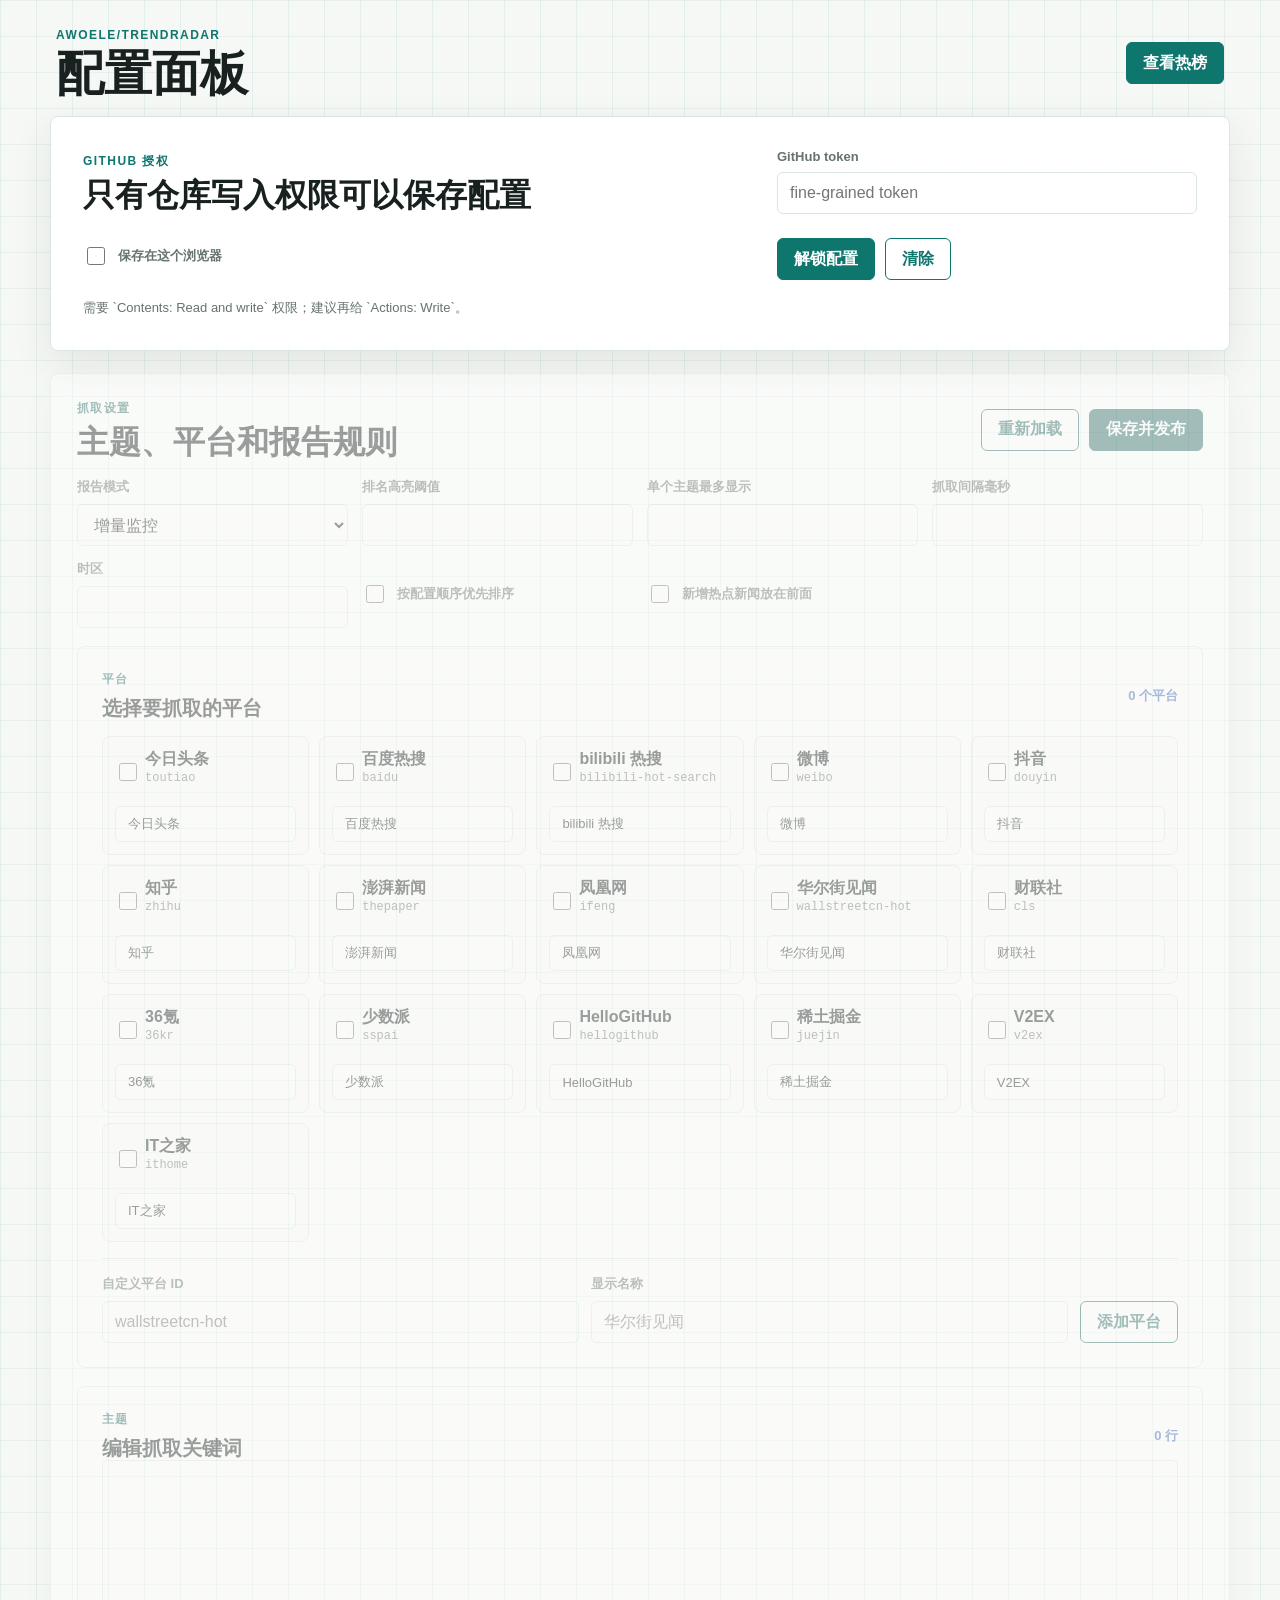
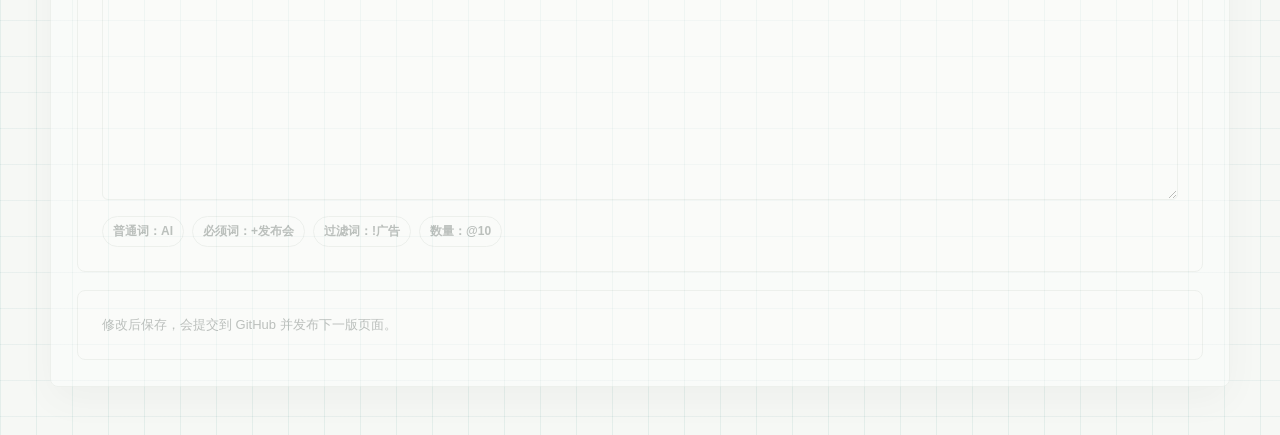
==== web/config-panel/index.html @ 5b83c323 "feat: add owner-only config panel" ====
<!doctype html>
<html lang="zh-CN">
  <head>
    <meta charset="utf-8">
    <meta name="viewport" content="width=device-width, initial-scale=1">
    <title>TrendRadar 配置面板</title>
    <link rel="icon" href="data:,">
    <link rel="stylesheet" href="./styles.css">
  </head>
  <body>
    <header class="topbar">
      <div>
        <p class="eyebrow">awoele/TrendRadar</p>
        <h1>配置面板</h1>
      </div>
      <a class="report-link" href="../index.html">查看热榜</a>
    </header>

    <main class="shell">
      <section class="auth-panel" id="authPanel">
        <div>
          <p class="eyebrow">GitHub 授权</p>
          <h2>只有仓库写入权限可以保存配置</h2>
        </div>
        <label class="field">
          <span>GitHub token</span>
          <input id="tokenInput" type="password" autocomplete="off" placeholder="fine-grained token">
        </label>
        <label class="checkline">
          <input id="rememberToken" type="checkbox">
          <span>保存在这个浏览器</span>
        </label>
        <div class="action-row">
          <button id="unlockButton" type="button">解锁配置</button>
          <button id="forgetButton" class="secondary" type="button">清除</button>
        </div>
        <p class="status" id="authStatus">需要 `Contents: Read and write` 权限；建议再给 `Actions: Write`。</p>
      </section>

      <form class="workspace locked" id="configForm">
        <section class="section-head">
          <div>
            <p class="eyebrow">抓取设置</p>
            <h2>主题、平台和报告规则</h2>
          </div>
          <div class="action-row">
            <button id="reloadButton" class="secondary" type="button">重新加载</button>
            <button id="saveButton" type="submit">保存并发布</button>
          </div>
        </section>

        <section class="control-grid">
          <label class="field">
            <span>报告模式</span>
            <select id="reportMode">
              <option value="incremental">增量监控</option>
              <option value="current">当前榜单</option>
              <option value="daily">当日汇总</option>
            </select>
          </label>
          <label class="field">
            <span>排名高亮阈值</span>
            <input id="rankThreshold" type="number" min="1" max="100" step="1">
          </label>
          <label class="field">
            <span>单个主题最多显示</span>
            <input id="maxNewsPerKeyword" type="number" min="0" max="200" step="1">
          </label>
          <label class="field">
            <span>抓取间隔毫秒</span>
            <input id="requestInterval" type="number" min="50" max="10000" step="50">
          </label>
          <label class="field">
            <span>时区</span>
            <input id="timezone" type="text" spellcheck="false">
          </label>
          <label class="switch">
            <input id="sortByPositionFirst" type="checkbox">
            <span>按配置顺序优先排序</span>
          </label>
          <label class="switch">
            <input id="reverseContentOrder" type="checkbox">
            <span>新增热点新闻放在前面</span>
          </label>
        </section>

        <section class="panel-section">
          <div class="section-title">
            <div>
              <p class="eyebrow">平台</p>
              <h3>选择要抓取的平台</h3>
            </div>
            <p id="platformCount" class="count-label">0 个平台</p>
          </div>
          <div id="platformGrid" class="platform-grid"></div>
          <div class="custom-platform">
            <label class="field">
              <span>自定义平台 ID</span>
              <input id="customPlatformId" type="text" spellcheck="false" placeholder="wallstreetcn-hot">
            </label>
            <label class="field">
              <span>显示名称</span>
              <input id="customPlatformName" type="text" placeholder="华尔街见闻">
            </label>
            <button id="addPlatformButton" class="secondary" type="button">添加平台</button>
          </div>
        </section>

        <section class="panel-section">
          <div class="section-title">
            <div>
              <p class="eyebrow">主题</p>
              <h3>编辑抓取关键词</h3>
            </div>
            <p class="count-label" id="keywordCount">0 行</p>
          </div>
          <textarea id="keywordText" spellcheck="false"></textarea>
          <div class="syntax-strip">
            <span>普通词：AI</span>
            <span>必须词：+发布会</span>
            <span>过滤词：!广告</span>
            <span>数量：@10</span>
          </div>
        </section>

        <section class="save-panel">
          <p id="saveStatus" class="status">修改后保存，会提交到 GitHub 并发布下一版页面。</p>
        </section>
      </form>
    </main>

    <script src="./app.js"></script>
  </body>
</html>
---- web/config-panel/styles.css ----
:root {
  color-scheme: light;
  --bg: #f6f8f5;
  --panel: #ffffff;
  --ink: #18211f;
  --muted: #66736f;
  --line: #dce5df;
  --accent: #0f766e;
  --accent-strong: #0b5f59;
  --warn: #b45309;
  --blue: #2563eb;
  --shadow: 0 14px 40px rgba(27, 39, 35, 0.09);
}

* {
  box-sizing: border-box;
}

body {
  margin: 0;
  min-height: 100vh;
  background:
    linear-gradient(90deg, rgba(15, 118, 110, 0.08) 1px, transparent 1px),
    linear-gradient(180deg, rgba(15, 118, 110, 0.06) 1px, transparent 1px),
    var(--bg);
  background-size: 36px 36px;
  color: var(--ink);
  font-family: "Inter", "Segoe UI", "Microsoft YaHei", Arial, sans-serif;
  letter-spacing: 0;
}

button,
input,
select,
textarea {
  font: inherit;
}

.topbar {
  display: flex;
  align-items: center;
  justify-content: space-between;
  gap: 20px;
  padding: 28px clamp(18px, 5vw, 56px) 18px;
}

h1,
h2,
h3,
p {
  margin: 0;
}

h1 {
  font-size: clamp(28px, 5vw, 48px);
  line-height: 1;
  font-weight: 760;
}

h2 {
  font-size: clamp(22px, 3vw, 32px);
  line-height: 1.12;
  font-weight: 720;
}

h3 {
  font-size: 20px;
  line-height: 1.2;
}

.eyebrow {
  color: var(--accent);
  font-size: 12px;
  font-weight: 800;
  letter-spacing: 0.12em;
  text-transform: uppercase;
  margin-bottom: 8px;
}

.report-link,
button {
  border: 1px solid var(--accent);
  background: var(--accent);
  color: #fff;
  min-height: 42px;
  padding: 0 16px;
  border-radius: 6px;
  text-decoration: none;
  display: inline-flex;
  align-items: center;
  justify-content: center;
  gap: 8px;
  cursor: pointer;
  font-weight: 700;
}

button:hover,
.report-link:hover {
  background: var(--accent-strong);
}

button:focus-visible,
input:focus-visible,
select:focus-visible,
textarea:focus-visible,
.report-link:focus-visible {
  outline: 3px solid rgba(37, 99, 235, 0.26);
  outline-offset: 2px;
}

button.secondary {
  background: #fff;
  color: var(--accent);
}

button.secondary:hover {
  background: #eef8f6;
}

.shell {
  width: min(1180px, calc(100% - 36px));
  margin: 0 auto 48px;
}

.auth-panel,
.workspace,
.panel-section,
.save-panel {
  background: rgba(255, 255, 255, 0.94);
  border: 1px solid var(--line);
  box-shadow: var(--shadow);
  border-radius: 8px;
}

.auth-panel {
  display: grid;
  grid-template-columns: minmax(220px, 1fr) minmax(240px, 420px);
  gap: 18px;
  align-items: end;
  padding: clamp(18px, 4vw, 32px);
  margin-bottom: 22px;
}

.field {
  display: grid;
  gap: 8px;
}

.field span,
.switch span,
.checkline span {
  color: var(--muted);
  font-size: 13px;
  font-weight: 700;
}

input,
select,
textarea {
  width: 100%;
  border: 1px solid var(--line);
  background: #fff;
  color: var(--ink);
  border-radius: 6px;
}

input,
select {
  min-height: 42px;
  padding: 0 12px;
}

textarea {
  min-height: 340px;
  padding: 14px;
  resize: vertical;
  line-height: 1.6;
  font-family: "JetBrains Mono", "Cascadia Mono", Consolas, "Microsoft YaHei", monospace;
  font-size: 14px;
}

.checkline,
.switch {
  display: flex;
  align-items: center;
  gap: 10px;
  min-height: 42px;
}

.checkline input,
.switch input {
  width: 18px;
  height: 18px;
  accent-color: var(--accent);
}

.action-row {
  display: flex;
  flex-wrap: wrap;
  gap: 10px;
  align-items: center;
}

.status {
  color: var(--muted);
  font-size: 13px;
  line-height: 1.5;
}

.status.good {
  color: var(--accent-strong);
}

.status.warn {
  color: var(--warn);
}

.status.bad {
  color: #b91c1c;
}

.workspace {
  display: grid;
  gap: 18px;
  padding: clamp(16px, 4vw, 26px);
  transition: opacity 0.2s ease, filter 0.2s ease;
}

.workspace.locked {
  pointer-events: none;
  opacity: 0.42;
  filter: grayscale(0.4);
}

.section-head,
.section-title {
  display: flex;
  align-items: center;
  justify-content: space-between;
  gap: 16px;
}

.control-grid {
  display: grid;
  grid-template-columns: repeat(4, minmax(150px, 1fr));
  gap: 14px;
}

.panel-section,
.save-panel {
  box-shadow: none;
  padding: clamp(16px, 3vw, 24px);
}

.platform-grid {
  display: grid;
  grid-template-columns: repeat(auto-fill, minmax(190px, 1fr));
  gap: 10px;
  margin-top: 16px;
}

.platform-card {
  border: 1px solid var(--line);
  border-radius: 8px;
  background: #fbfdfb;
  padding: 12px;
  display: grid;
  gap: 10px;
}

.platform-card.active {
  border-color: rgba(15, 118, 110, 0.55);
  background: #eef8f6;
}

.platform-main {
  display: grid;
  grid-template-columns: 22px 1fr;
  gap: 8px;
  align-items: start;
}

.platform-main input[type="checkbox"] {
  width: 18px;
  height: 18px;
  margin-top: 2px;
  accent-color: var(--accent);
}

.platform-name {
  display: block;
  font-weight: 760;
  line-height: 1.25;
}

.platform-id {
  display: block;
  color: var(--muted);
  font-family: "JetBrains Mono", "Cascadia Mono", Consolas, monospace;
  font-size: 12px;
  margin-top: 2px;
}

.platform-card input[type="text"] {
  min-height: 36px;
  font-size: 13px;
}

.custom-platform {
  display: grid;
  grid-template-columns: minmax(180px, 1fr) minmax(180px, 1fr) auto;
  gap: 12px;
  align-items: end;
  margin-top: 16px;
  padding-top: 16px;
  border-top: 1px solid var(--line);
}

.count-label {
  color: var(--blue);
  font-size: 13px;
  font-weight: 800;
  white-space: nowrap;
}

.syntax-strip {
  display: flex;
  flex-wrap: wrap;
  gap: 8px;
  margin-top: 12px;
}

.syntax-strip span {
  border: 1px solid var(--line);
  background: #fff;
  color: var(--muted);
  border-radius: 999px;
  padding: 6px 10px;
  font-size: 12px;
  font-weight: 700;
}

@media (max-width: 880px) {
  .auth-panel,
  .control-grid,
  .custom-platform {
    grid-template-columns: 1fr;
  }

  .section-head,
  .section-title,
  .topbar {
    align-items: flex-start;
    flex-direction: column;
  }

  .action-row,
  .action-row button,
  .report-link {
    width: 100%;
  }
}
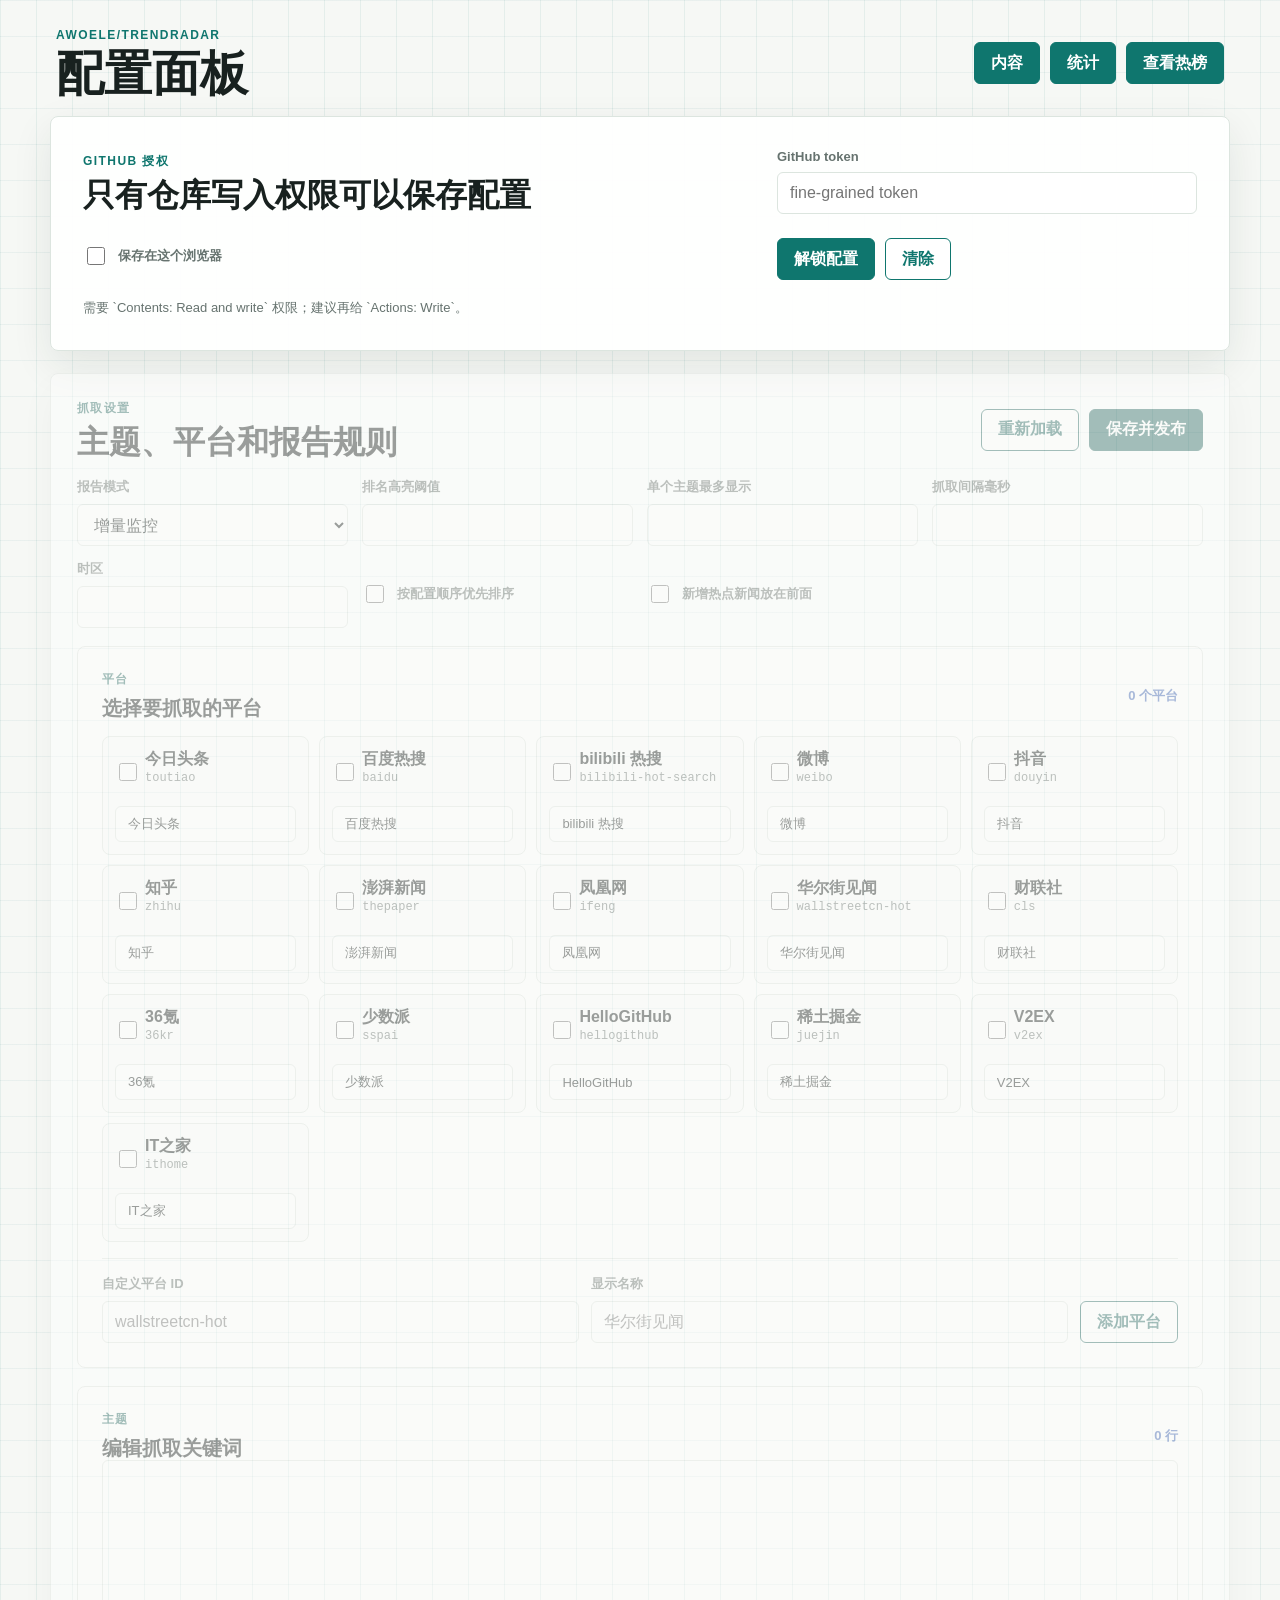
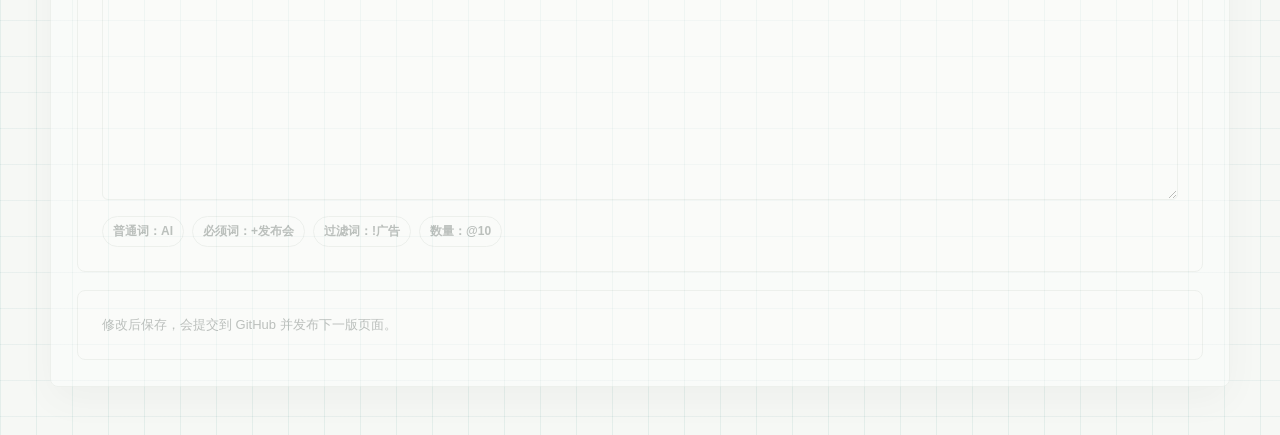
==== commit c9437eed: "feat: add raw content browser" ====
--- a/web/config-panel/index.html
+++ b/web/config-panel/index.html
@@ -13,7 +13,11 @@
         <p class="eyebrow">awoele/TrendRadar</p>
         <h1>配置面板</h1>
       </div>
-      <a class="report-link" href="../index.html">查看热榜</a>
+      <div class="header-links">
+        <a class="report-link" href="../content/">内容</a>
+        <a class="report-link" href="../stats/">统计</a>
+        <a class="report-link" href="../index.html">查看热榜</a>
+      </div>
     </header>
 
     <main class="shell">
--- a/web/config-panel/styles.css
+++ b/web/config-panel/styles.css
@@ -94,6 +94,13 @@
   font-weight: 700;
 }
 
+.header-links {
+  display: flex;
+  flex-wrap: wrap;
+  gap: 10px;
+  justify-content: flex-end;
+}
+
 button:hover,
 .report-link:hover {
   background: var(--accent-strong);
@@ -356,6 +363,7 @@
 
   .action-row,
   .action-row button,
+  .header-links,
   .report-link {
     width: 100%;
   }
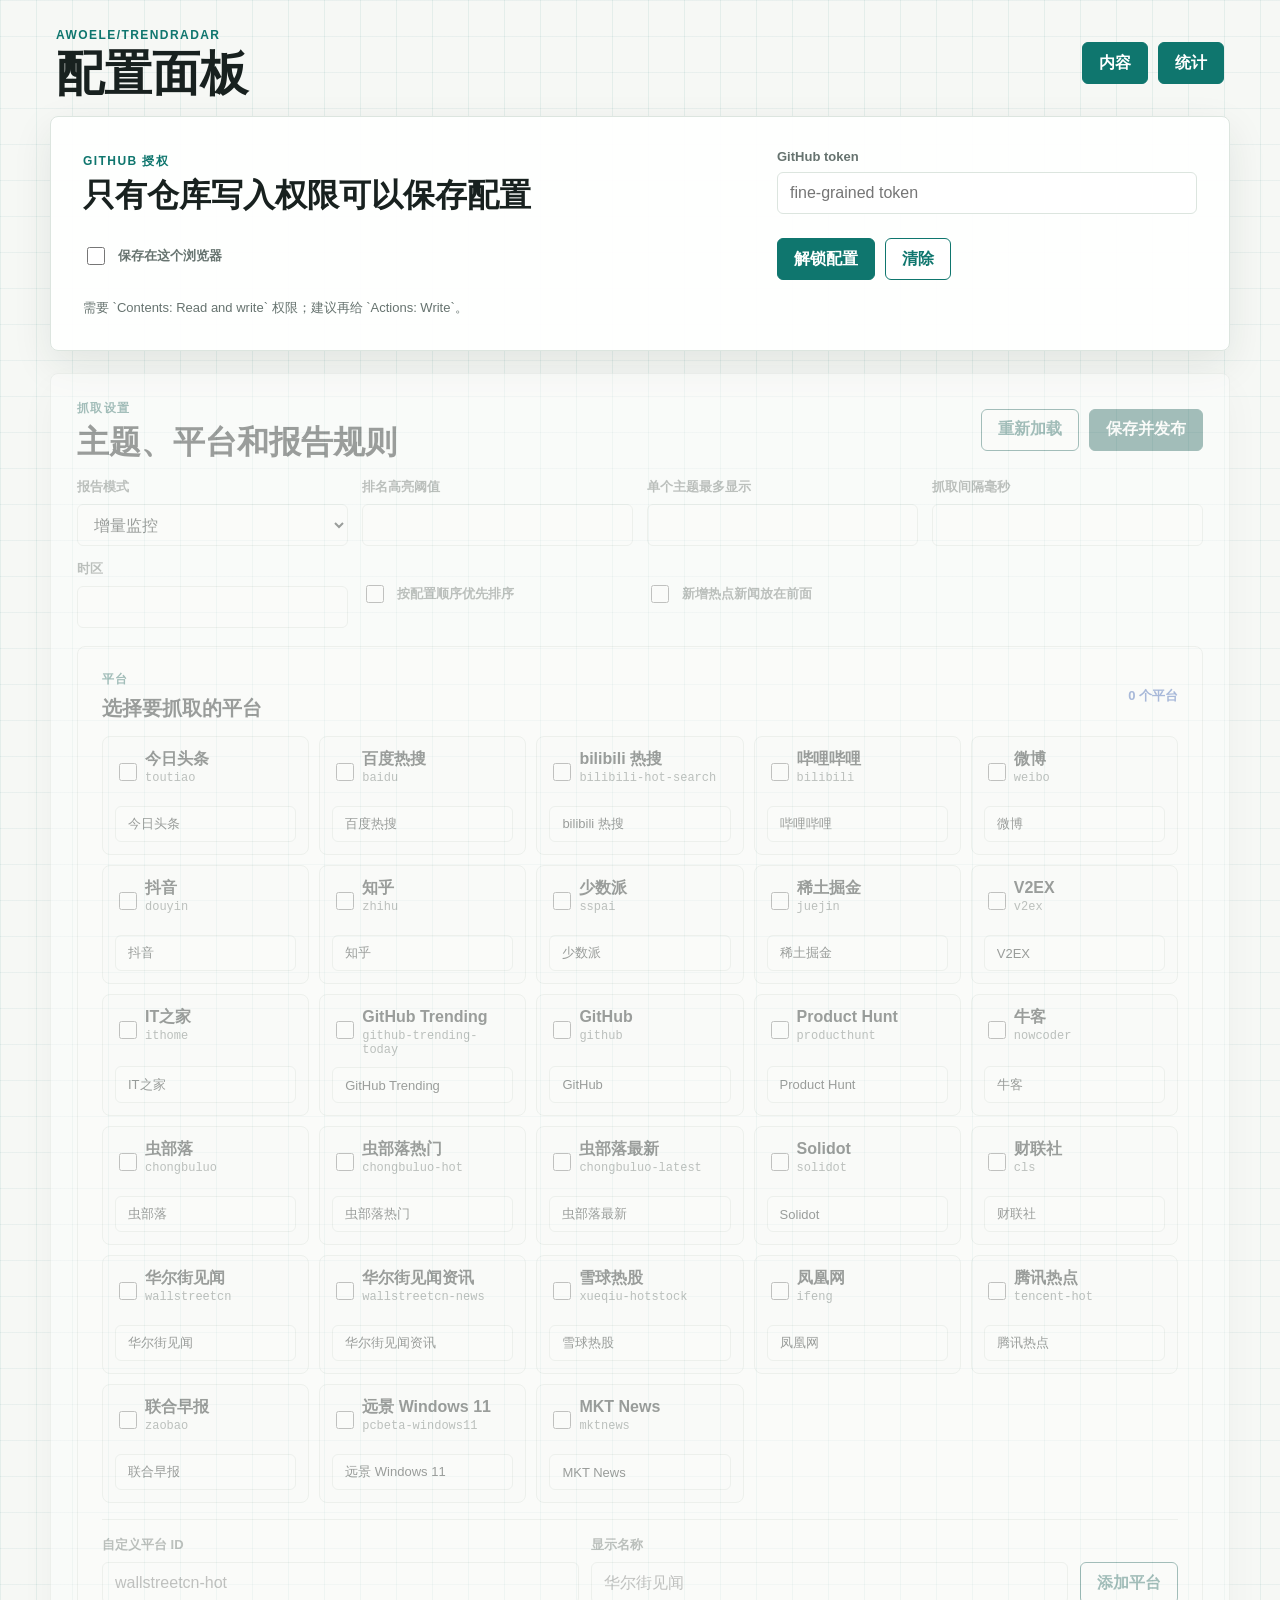
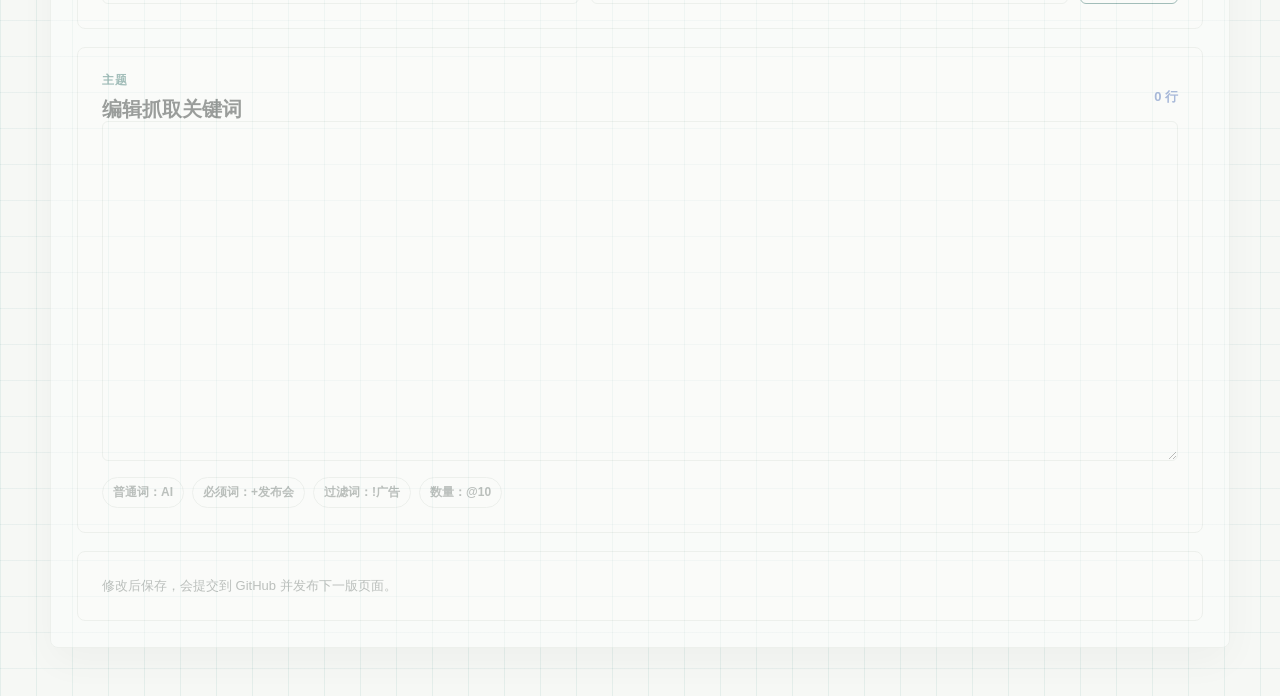
==== commit e8908baa: "data: tag douyin search imports" ====
--- a/web/config-panel/index.html
+++ b/web/config-panel/index.html
@@ -16,7 +16,6 @@
       <div class="header-links">
         <a class="report-link" href="../content/">内容</a>
         <a class="report-link" href="../stats/">统计</a>
-        <a class="report-link" href="../index.html">查看热榜</a>
       </div>
     </header>
 
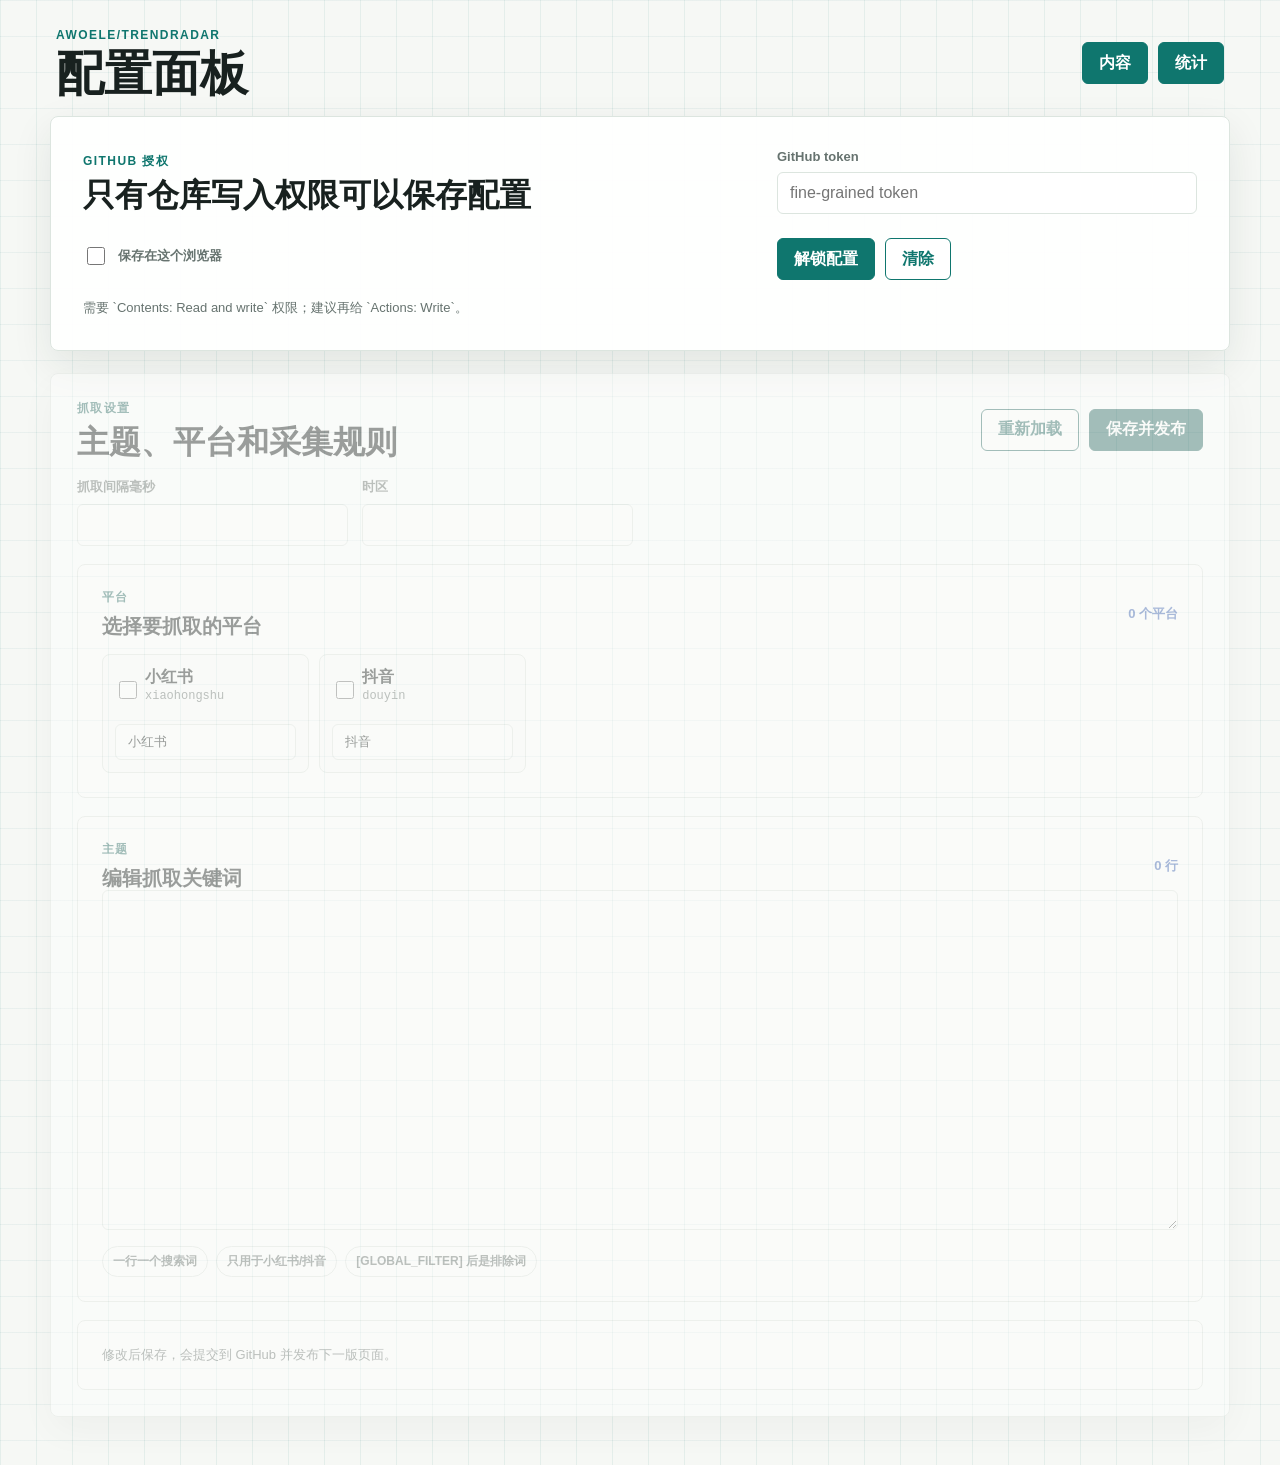
==== commit 397aa093: "chore: keep only xhs douyin panels" ====
--- a/web/config-panel/index.html
+++ b/web/config-panel/index.html
@@ -44,7 +44,7 @@
         <section class="section-head">
           <div>
             <p class="eyebrow">抓取设置</p>
-            <h2>主题、平台和报告规则</h2>
+            <h2>主题、平台和采集规则</h2>
           </div>
           <div class="action-row">
             <button id="reloadButton" class="secondary" type="button">重新加载</button>
@@ -54,36 +54,12 @@
 
         <section class="control-grid">
           <label class="field">
-            <span>报告模式</span>
-            <select id="reportMode">
-              <option value="incremental">增量监控</option>
-              <option value="current">当前榜单</option>
-              <option value="daily">当日汇总</option>
-            </select>
-          </label>
-          <label class="field">
-            <span>排名高亮阈值</span>
-            <input id="rankThreshold" type="number" min="1" max="100" step="1">
-          </label>
-          <label class="field">
-            <span>单个主题最多显示</span>
-            <input id="maxNewsPerKeyword" type="number" min="0" max="200" step="1">
-          </label>
-          <label class="field">
             <span>抓取间隔毫秒</span>
             <input id="requestInterval" type="number" min="50" max="10000" step="50">
           </label>
           <label class="field">
             <span>时区</span>
             <input id="timezone" type="text" spellcheck="false">
-          </label>
-          <label class="switch">
-            <input id="sortByPositionFirst" type="checkbox">
-            <span>按配置顺序优先排序</span>
-          </label>
-          <label class="switch">
-            <input id="reverseContentOrder" type="checkbox">
-            <span>新增热点新闻放在前面</span>
           </label>
         </section>
 
@@ -96,17 +72,6 @@
             <p id="platformCount" class="count-label">0 个平台</p>
           </div>
           <div id="platformGrid" class="platform-grid"></div>
-          <div class="custom-platform">
-            <label class="field">
-              <span>自定义平台 ID</span>
-              <input id="customPlatformId" type="text" spellcheck="false" placeholder="wallstreetcn-hot">
-            </label>
-            <label class="field">
-              <span>显示名称</span>
-              <input id="customPlatformName" type="text" placeholder="华尔街见闻">
-            </label>
-            <button id="addPlatformButton" class="secondary" type="button">添加平台</button>
-          </div>
         </section>
 
         <section class="panel-section">
@@ -119,10 +84,9 @@
           </div>
           <textarea id="keywordText" spellcheck="false"></textarea>
           <div class="syntax-strip">
-            <span>普通词：AI</span>
-            <span>必须词：+发布会</span>
-            <span>过滤词：!广告</span>
-            <span>数量：@10</span>
+            <span>一行一个搜索词</span>
+            <span>只用于小红书/抖音</span>
+            <span>[GLOBAL_FILTER] 后是排除词</span>
           </div>
         </section>
 
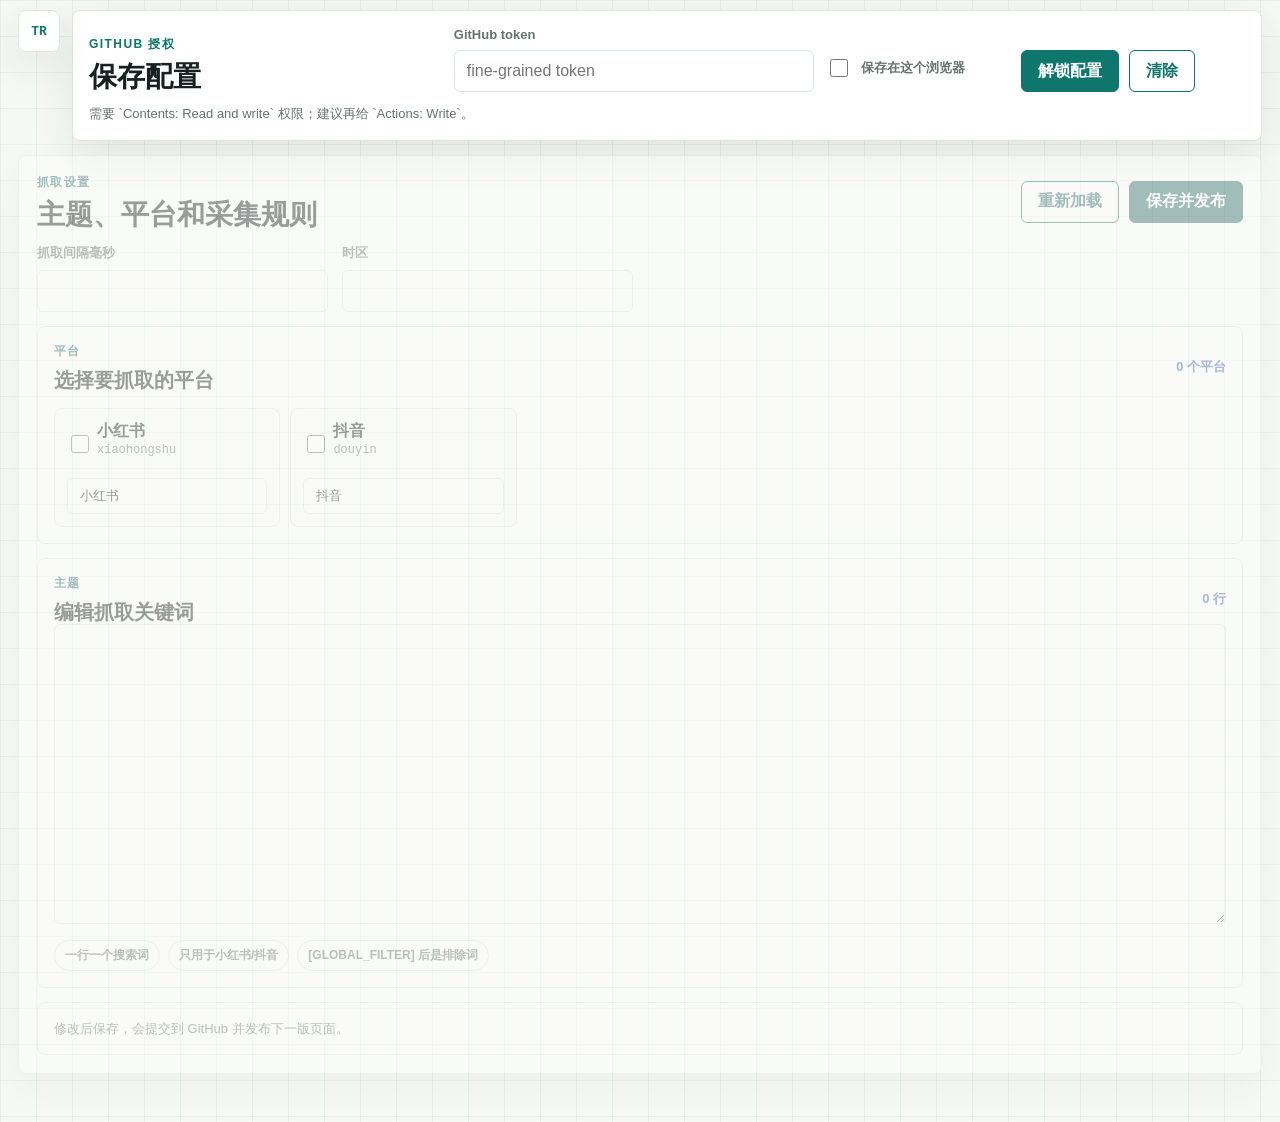
==== commit 69288420: "feat: compact stats and config panels" ====
--- a/web/config-panel/index.html
+++ b/web/config-panel/index.html
@@ -8,36 +8,42 @@
     <link rel="stylesheet" href="./styles.css">
   </head>
   <body>
-    <header class="topbar">
-      <div>
-        <p class="eyebrow">awoele/TrendRadar</p>
-        <h1>配置面板</h1>
-      </div>
-      <div class="header-links">
-        <a class="report-link" href="../content/">内容</a>
-        <a class="report-link" href="../stats/">统计</a>
-      </div>
-    </header>
+    <main class="shell config-shell">
+      <section class="config-overview">
+        <details class="side-menu">
+          <summary aria-label="打开页面菜单">
+            <span class="side-menu-mark">TR</span>
+          </summary>
+          <div class="side-menu-panel">
+            <p class="eyebrow">TrendRadar</p>
+            <strong>配置</strong>
+            <nav class="nav-links" aria-label="页面导航">
+              <a href="../content/">内容</a>
+              <a href="../stats/">统计</a>
+              <a href="./" aria-current="page">配置</a>
+            </nav>
+          </div>
+        </details>
 
-    <main class="shell">
-      <section class="auth-panel" id="authPanel">
-        <div>
-          <p class="eyebrow">GitHub 授权</p>
-          <h2>只有仓库写入权限可以保存配置</h2>
-        </div>
-        <label class="field">
-          <span>GitHub token</span>
-          <input id="tokenInput" type="password" autocomplete="off" placeholder="fine-grained token">
-        </label>
-        <label class="checkline">
-          <input id="rememberToken" type="checkbox">
-          <span>保存在这个浏览器</span>
-        </label>
-        <div class="action-row">
-          <button id="unlockButton" type="button">解锁配置</button>
-          <button id="forgetButton" class="secondary" type="button">清除</button>
-        </div>
-        <p class="status" id="authStatus">需要 `Contents: Read and write` 权限；建议再给 `Actions: Write`。</p>
+        <section class="auth-panel" id="authPanel">
+          <div>
+            <p class="eyebrow">GitHub 授权</p>
+            <h2>保存配置</h2>
+          </div>
+          <label class="field token-field">
+            <span>GitHub token</span>
+            <input id="tokenInput" type="password" autocomplete="off" placeholder="fine-grained token">
+          </label>
+          <label class="checkline">
+            <input id="rememberToken" type="checkbox">
+            <span>保存在这个浏览器</span>
+          </label>
+          <div class="action-row">
+            <button id="unlockButton" type="button">解锁配置</button>
+            <button id="forgetButton" class="secondary" type="button">清除</button>
+          </div>
+          <p class="status" id="authStatus">需要 `Contents: Read and write` 权限；建议再给 `Actions: Write`。</p>
+        </section>
       </section>
 
       <form class="workspace locked" id="configForm">
@@ -96,6 +102,6 @@
       </form>
     </main>
 
-    <script src="./app.js"></script>
+    <script src="./app.js?v=config-compact-layout-1"></script>
   </body>
 </html>
--- a/web/config-panel/styles.css
+++ b/web/config-panel/styles.css
@@ -19,6 +19,7 @@
 body {
   margin: 0;
   min-height: 100vh;
+  padding-top: 10px;
   background:
     linear-gradient(90deg, rgba(15, 118, 110, 0.08) 1px, transparent 1px),
     linear-gradient(180deg, rgba(15, 118, 110, 0.06) 1px, transparent 1px),
@@ -36,29 +37,14 @@
   font: inherit;
 }
 
-.topbar {
-  display: flex;
-  align-items: center;
-  justify-content: space-between;
-  gap: 20px;
-  padding: 28px clamp(18px, 5vw, 56px) 18px;
-}
-
-h1,
 h2,
 h3,
 p {
   margin: 0;
 }
 
-h1 {
-  font-size: clamp(28px, 5vw, 48px);
-  line-height: 1;
-  font-weight: 760;
-}
-
 h2 {
-  font-size: clamp(22px, 3vw, 32px);
+  font-size: clamp(20px, 2.3vw, 28px);
   line-height: 1.12;
   font-weight: 720;
 }
@@ -77,7 +63,70 @@
   margin-bottom: 8px;
 }
 
-.report-link,
+.side-menu {
+  position: relative;
+  z-index: 20;
+}
+
+.side-menu > summary {
+  width: 42px;
+  height: 42px;
+  display: grid;
+  place-items: center;
+  border: 1px solid var(--line);
+  border-radius: 8px;
+  background: rgba(255, 255, 255, 0.96);
+  box-shadow: var(--shadow);
+  color: var(--accent);
+  cursor: pointer;
+  list-style: none;
+}
+
+.side-menu > summary::-webkit-details-marker {
+  display: none;
+}
+
+.side-menu[open] > summary {
+  border-color: var(--accent);
+  background: rgba(15, 118, 110, 0.09);
+}
+
+.side-menu-mark {
+  font-family: "Cascadia Mono", Consolas, monospace;
+  font-size: 13px;
+  font-weight: 900;
+  letter-spacing: 0;
+}
+
+.side-menu-panel {
+  position: absolute;
+  top: 50px;
+  left: 0;
+  width: 182px;
+  border: 1px solid var(--line);
+  border-radius: 8px;
+  padding: 12px;
+  background: rgba(255, 255, 255, 0.98);
+  box-shadow: var(--shadow);
+}
+
+.side-menu-panel .eyebrow {
+  margin-bottom: 4px;
+}
+
+.side-menu-panel strong {
+  display: block;
+  font-size: 22px;
+  line-height: 1;
+}
+
+.nav-links {
+  display: grid;
+  gap: 8px;
+  margin-top: 12px;
+}
+
+.nav-links a,
 button {
   border: 1px solid var(--accent);
   background: var(--accent);
@@ -94,15 +143,8 @@
   font-weight: 700;
 }
 
-.header-links {
-  display: flex;
-  flex-wrap: wrap;
-  gap: 10px;
-  justify-content: flex-end;
-}
-
 button:hover,
-.report-link:hover {
+.nav-links a:hover {
   background: var(--accent-strong);
 }
 
@@ -110,7 +152,7 @@
 input:focus-visible,
 select:focus-visible,
 textarea:focus-visible,
-.report-link:focus-visible {
+.nav-links a:focus-visible {
   outline: 3px solid rgba(37, 99, 235, 0.26);
   outline-offset: 2px;
 }
@@ -125,8 +167,20 @@
 }
 
 .shell {
-  width: min(1180px, calc(100% - 36px));
+  width: min(1320px, calc(100% - 36px));
   margin: 0 auto 48px;
+}
+
+.config-shell {
+  display: grid;
+  gap: 14px;
+}
+
+.config-overview {
+  display: grid;
+  grid-template-columns: auto minmax(0, 1fr);
+  gap: 12px;
+  align-items: start;
 }
 
 .auth-panel,
@@ -141,11 +195,18 @@
 
 .auth-panel {
   display: grid;
-  grid-template-columns: minmax(220px, 1fr) minmax(240px, 420px);
-  gap: 18px;
+  grid-template-columns: minmax(170px, 0.8fr) minmax(240px, 360px) auto minmax(180px, auto);
+  gap: 12px;
   align-items: end;
-  padding: clamp(18px, 4vw, 32px);
-  margin-bottom: 22px;
+  padding: 16px;
+}
+
+.auth-panel .status {
+  grid-column: 1 / -1;
+}
+
+.token-field {
+  width: min(360px, 100%);
 }
 
 .field {
@@ -178,7 +239,7 @@
 }
 
 textarea {
-  min-height: 340px;
+  min-height: 300px;
   padding: 14px;
   resize: vertical;
   line-height: 1.6;
@@ -228,8 +289,8 @@
 
 .workspace {
   display: grid;
-  gap: 18px;
-  padding: clamp(16px, 4vw, 26px);
+  gap: 14px;
+  padding: 18px;
   transition: opacity 0.2s ease, filter 0.2s ease;
 }
 
@@ -256,7 +317,7 @@
 .panel-section,
 .save-panel {
   box-shadow: none;
-  padding: clamp(16px, 3vw, 24px);
+  padding: 16px;
 }
 
 .platform-grid {
@@ -349,22 +410,22 @@
 
 @media (max-width: 880px) {
   .auth-panel,
+  .config-overview,
   .control-grid,
   .custom-platform {
     grid-template-columns: 1fr;
   }
 
   .section-head,
-  .section-title,
-  .topbar {
+  .section-title {
     align-items: flex-start;
     flex-direction: column;
   }
 
   .action-row,
   .action-row button,
-  .header-links,
-  .report-link {
+  .nav-links,
+  .nav-links a {
     width: 100%;
   }
 }
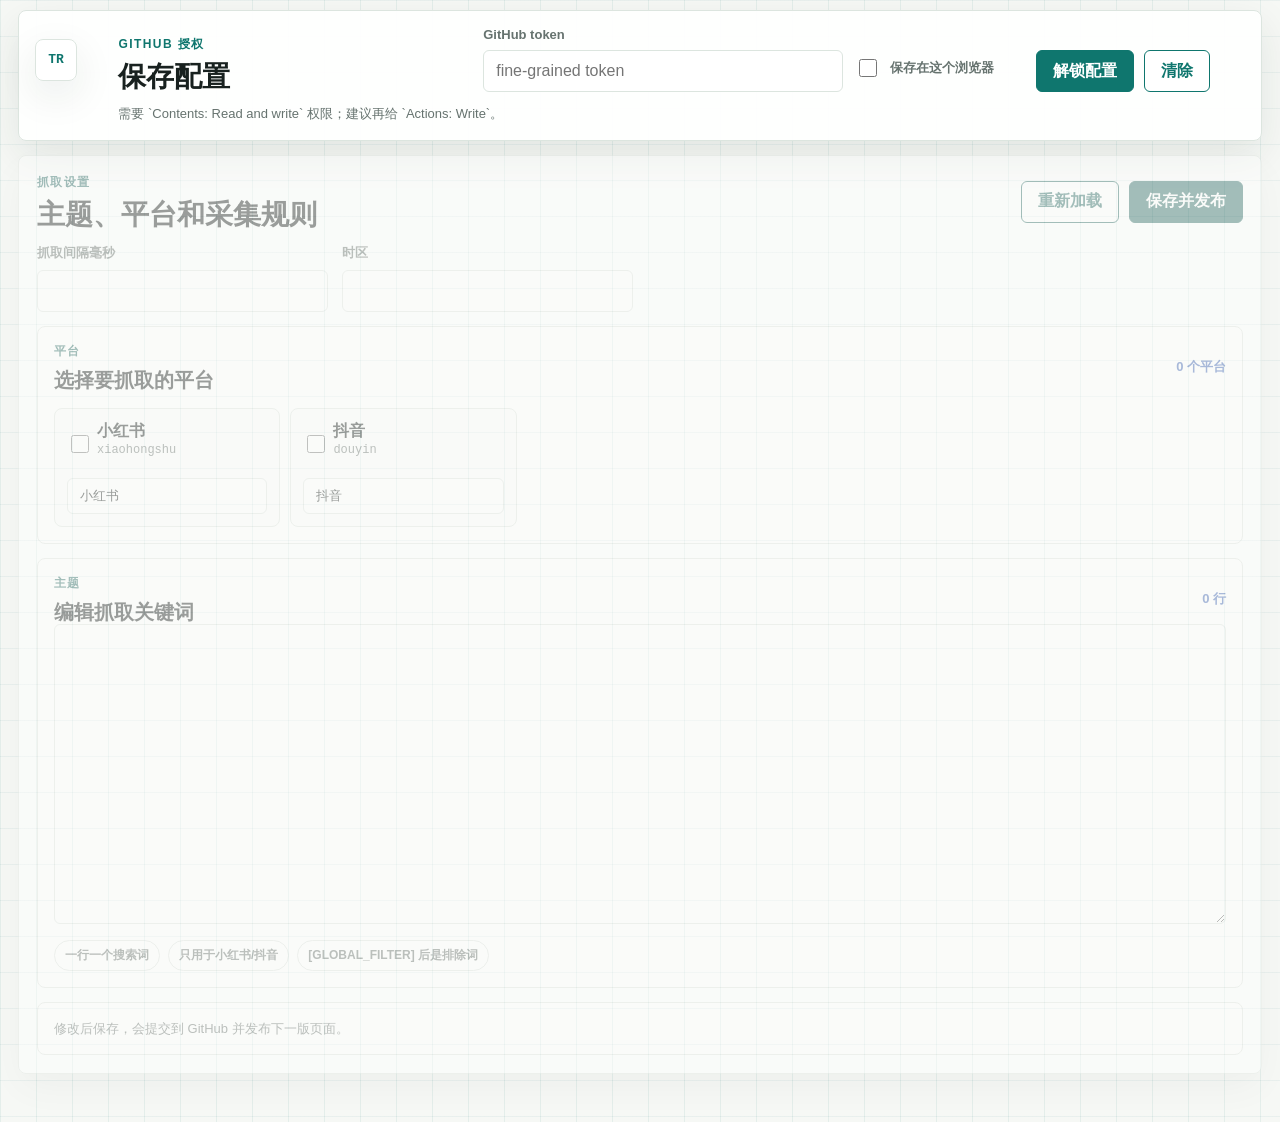
==== commit 869b6b81: "fix: embed config menu in auth panel" ====
--- a/web/config-panel/index.html
+++ b/web/config-panel/index.html
@@ -10,22 +10,21 @@
   <body>
     <main class="shell config-shell">
       <section class="config-overview">
-        <details class="side-menu">
-          <summary aria-label="打开页面菜单">
-            <span class="side-menu-mark">TR</span>
-          </summary>
-          <div class="side-menu-panel">
-            <p class="eyebrow">TrendRadar</p>
-            <strong>配置</strong>
-            <nav class="nav-links" aria-label="页面导航">
-              <a href="../content/">内容</a>
-              <a href="../stats/">统计</a>
-              <a href="./" aria-current="page">配置</a>
-            </nav>
-          </div>
-        </details>
-
         <section class="auth-panel" id="authPanel">
+          <details class="side-menu">
+            <summary aria-label="打开页面菜单">
+              <span class="side-menu-mark">TR</span>
+            </summary>
+            <div class="side-menu-panel">
+              <p class="eyebrow">TrendRadar</p>
+              <strong>配置</strong>
+              <nav class="nav-links" aria-label="页面导航">
+                <a href="../content/">内容</a>
+                <a href="../stats/">统计</a>
+                <a href="./" aria-current="page">配置</a>
+              </nav>
+            </div>
+          </details>
           <div>
             <p class="eyebrow">GitHub 授权</p>
             <h2>保存配置</h2>
@@ -102,6 +101,6 @@
       </form>
     </main>
 
-    <script src="./app.js?v=config-compact-layout-1"></script>
+    <script src="./app.js?v=config-menu-inside-auth-1"></script>
   </body>
 </html>
--- a/web/config-panel/styles.css
+++ b/web/config-panel/styles.css
@@ -177,10 +177,7 @@
 }
 
 .config-overview {
-  display: grid;
-  grid-template-columns: auto minmax(0, 1fr);
-  gap: 12px;
-  align-items: start;
+  display: block;
 }
 
 .auth-panel,
@@ -195,14 +192,18 @@
 
 .auth-panel {
   display: grid;
-  grid-template-columns: minmax(170px, 0.8fr) minmax(240px, 360px) auto minmax(180px, auto);
+  grid-template-columns: auto minmax(170px, 0.8fr) minmax(240px, 360px) auto minmax(180px, auto);
   gap: 12px;
   align-items: end;
   padding: 16px;
 }
 
+.auth-panel .side-menu {
+  align-self: center;
+}
+
 .auth-panel .status {
-  grid-column: 1 / -1;
+  grid-column: 2 / -1;
 }
 
 .token-field {
@@ -428,4 +429,8 @@
   .nav-links a {
     width: 100%;
   }
-}
+
+  .auth-panel .status {
+    grid-column: 1 / -1;
+  }
+}
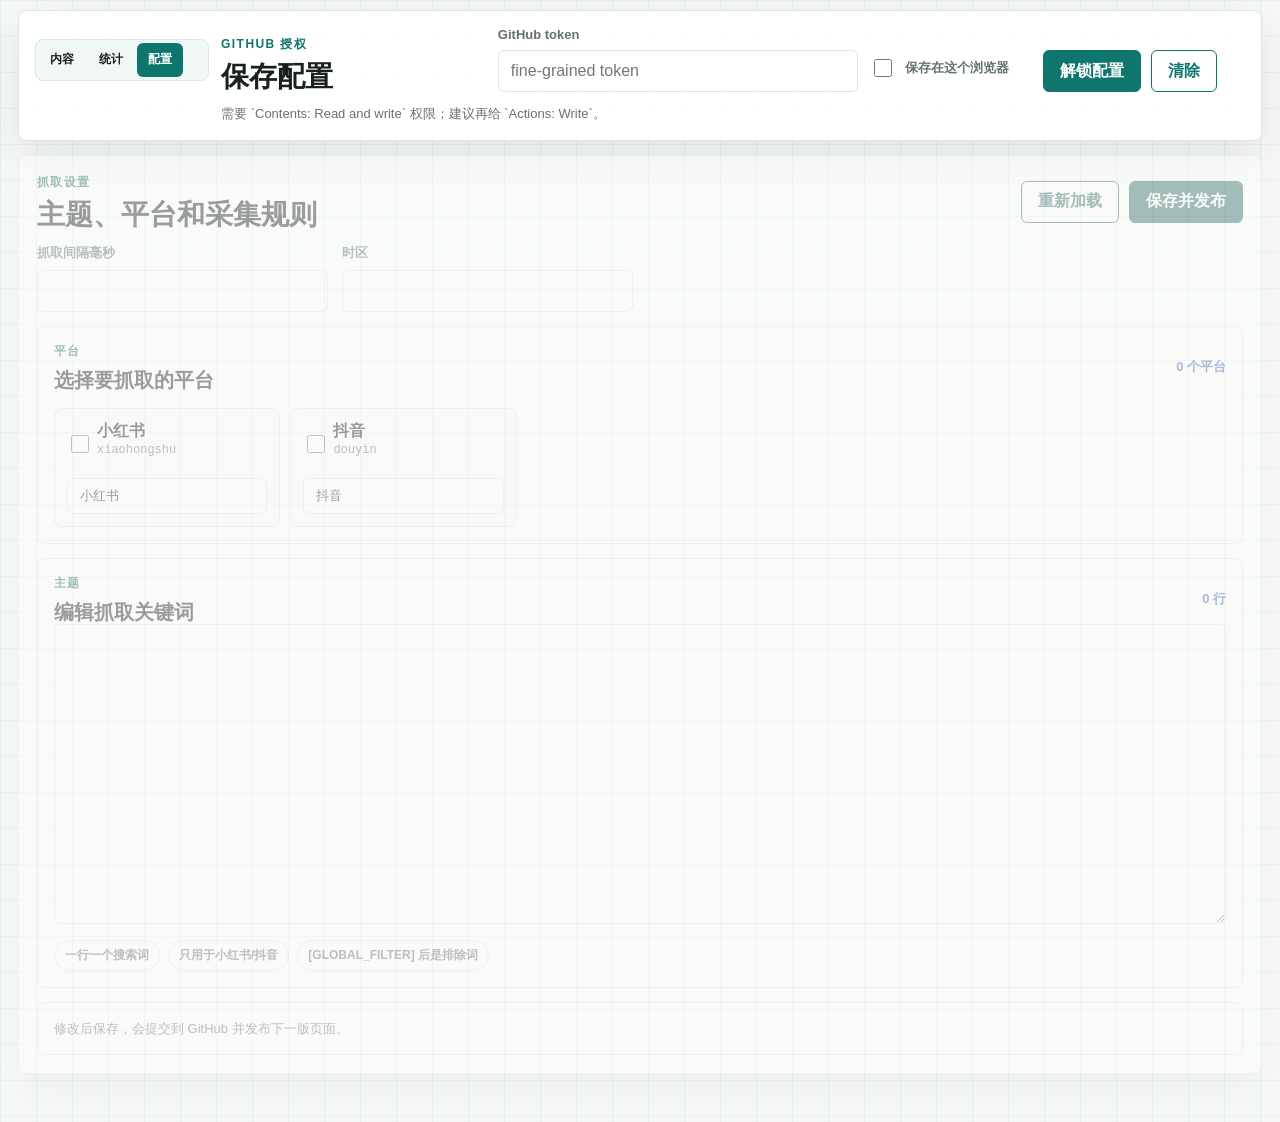
==== commit 22b418f5: "feat: refine TrendRadar dashboard navigation and layout" ====
--- a/web/config-panel/index.html
+++ b/web/config-panel/index.html
@@ -5,26 +5,17 @@
     <meta name="viewport" content="width=device-width, initial-scale=1">
     <title>TrendRadar 配置面板</title>
     <link rel="icon" href="data:,">
-    <link rel="stylesheet" href="./styles.css">
+    <link rel="stylesheet" href="./styles.css?v=visible-page-tabs-1">
   </head>
   <body>
     <main class="shell config-shell">
       <section class="config-overview">
         <section class="auth-panel" id="authPanel">
-          <details class="side-menu">
-            <summary aria-label="打开页面菜单">
-              <span class="side-menu-mark">TR</span>
-            </summary>
-            <div class="side-menu-panel">
-              <p class="eyebrow">TrendRadar</p>
-              <strong>配置</strong>
-              <nav class="nav-links" aria-label="页面导航">
-                <a href="../content/">内容</a>
-                <a href="../stats/">统计</a>
-                <a href="./" aria-current="page">配置</a>
-              </nav>
-            </div>
-          </details>
+          <nav class="page-tabs" aria-label="页面切换">
+            <a href="../content/">内容</a>
+            <a href="../stats/">统计</a>
+            <a href="./" aria-current="page">配置</a>
+          </nav>
           <div>
             <p class="eyebrow">GitHub 授权</p>
             <h2>保存配置</h2>
@@ -101,6 +92,6 @@
       </form>
     </main>
 
-    <script src="./app.js?v=config-menu-inside-auth-1"></script>
+    <script src="./app.js?v=visible-page-tabs-1"></script>
   </body>
 </html>
--- a/web/config-panel/styles.css
+++ b/web/config-panel/styles.css
@@ -63,70 +63,39 @@
   margin-bottom: 8px;
 }
 
-.side-menu {
-  position: relative;
-  z-index: 20;
-}
-
-.side-menu > summary {
-  width: 42px;
-  height: 42px;
-  display: grid;
-  place-items: center;
+.page-tabs {
+  display: inline-flex;
+  align-items: center;
+  gap: 3px;
   border: 1px solid var(--line);
   border-radius: 8px;
-  background: rgba(255, 255, 255, 0.96);
-  box-shadow: var(--shadow);
-  color: var(--accent);
-  cursor: pointer;
-  list-style: none;
-}
-
-.side-menu > summary::-webkit-details-marker {
-  display: none;
-}
-
-.side-menu[open] > summary {
-  border-color: var(--accent);
-  background: rgba(15, 118, 110, 0.09);
-}
-
-.side-menu-mark {
-  font-family: "Cascadia Mono", Consolas, monospace;
-  font-size: 13px;
-  font-weight: 900;
-  letter-spacing: 0;
-}
-
-.side-menu-panel {
-  position: absolute;
-  top: 50px;
-  left: 0;
-  width: 182px;
-  border: 1px solid var(--line);
-  border-radius: 8px;
-  padding: 12px;
-  background: rgba(255, 255, 255, 0.98);
-  box-shadow: var(--shadow);
-}
-
-.side-menu-panel .eyebrow {
-  margin-bottom: 4px;
-}
-
-.side-menu-panel strong {
-  display: block;
-  font-size: 22px;
-  line-height: 1;
-}
-
-.nav-links {
-  display: grid;
-  gap: 8px;
-  margin-top: 12px;
-}
-
-.nav-links a,
+  padding: 3px;
+  background: #f1f7f4;
+}
+
+.page-tabs a {
+  min-height: 34px;
+  display: inline-flex;
+  align-items: center;
+  justify-content: center;
+  border-radius: 6px;
+  padding: 0 11px;
+  color: var(--ink);
+  font-size: 12px;
+  font-weight: 700;
+  text-decoration: none;
+  white-space: nowrap;
+}
+
+.page-tabs a:hover {
+  background: #e5f0eb;
+}
+
+.page-tabs a[aria-current="page"] {
+  background: var(--accent);
+  color: #ffffff;
+}
+
 button {
   border: 1px solid var(--accent);
   background: var(--accent);
@@ -144,7 +113,7 @@
 }
 
 button:hover,
-.nav-links a:hover {
+button:focus-visible {
   background: var(--accent-strong);
 }
 
@@ -152,7 +121,7 @@
 input:focus-visible,
 select:focus-visible,
 textarea:focus-visible,
-.nav-links a:focus-visible {
+.page-tabs a:focus-visible {
   outline: 3px solid rgba(37, 99, 235, 0.26);
   outline-offset: 2px;
 }
@@ -198,7 +167,7 @@
   padding: 16px;
 }
 
-.auth-panel .side-menu {
+.auth-panel .page-tabs {
   align-self: center;
 }
 
@@ -425,9 +394,12 @@
 
   .action-row,
   .action-row button,
-  .nav-links,
-  .nav-links a {
+  .page-tabs {
     width: 100%;
+  }
+
+  .page-tabs a {
+    flex: 1 1 0;
   }
 
   .auth-panel .status {
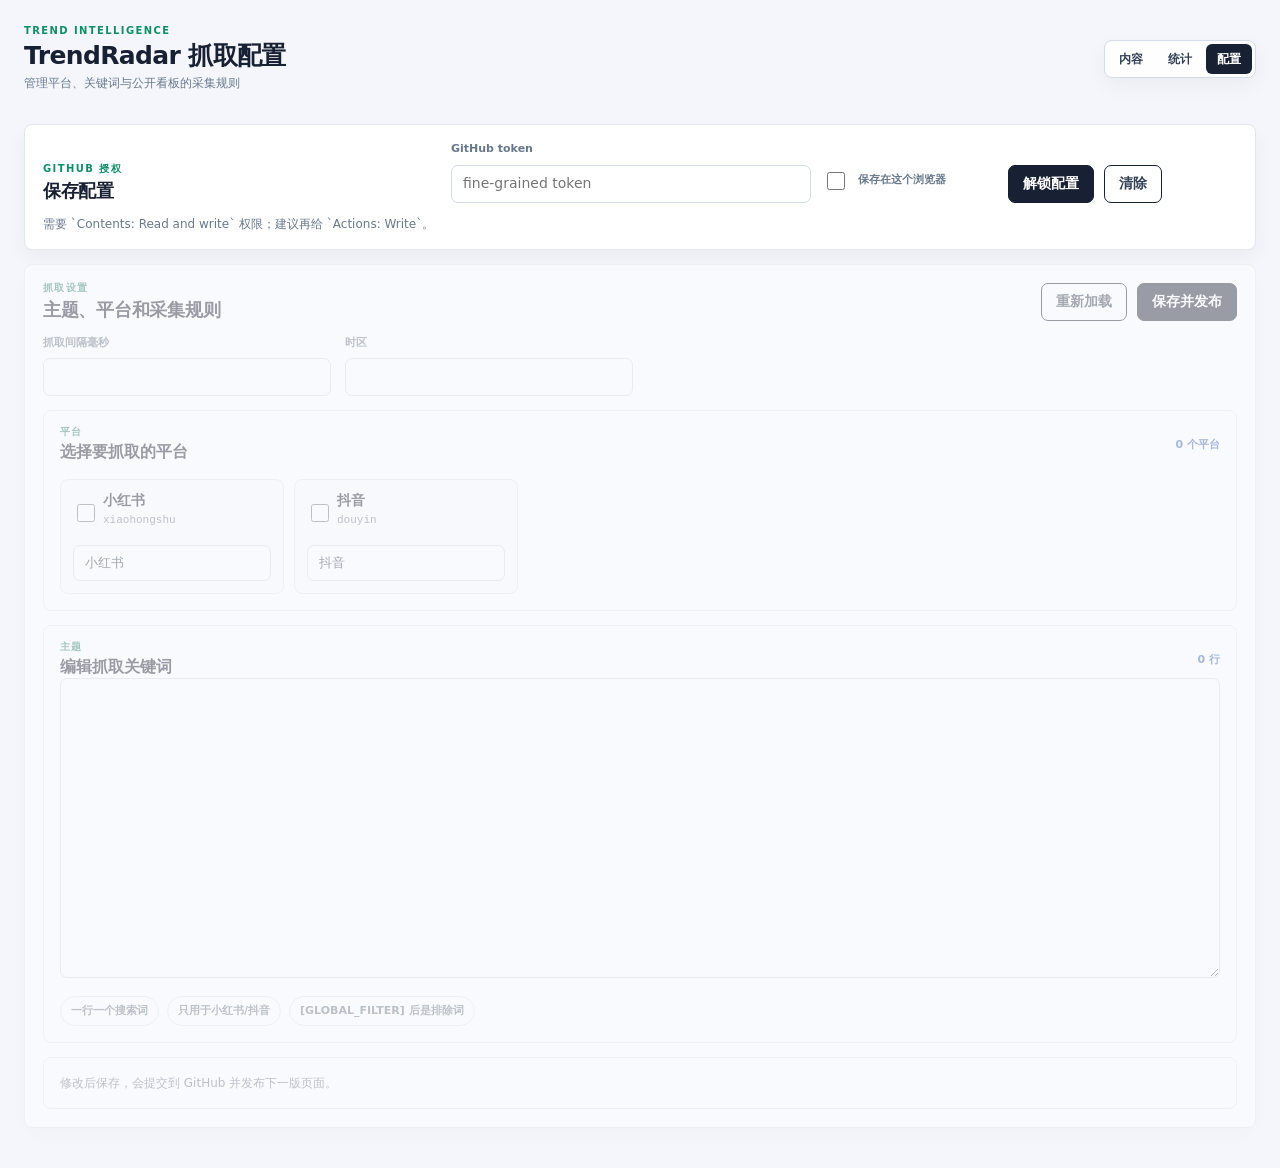
==== commit c1559697: "fix: unify dashboard typography across pages" ====
--- a/web/config-panel/index.html
+++ b/web/config-panel/index.html
@@ -5,17 +5,25 @@
     <meta name="viewport" content="width=device-width, initial-scale=1">
     <title>TrendRadar 配置面板</title>
     <link rel="icon" href="data:,">
-    <link rel="stylesheet" href="./styles.css?v=visible-page-tabs-1">
+    <link rel="stylesheet" href="./styles.css?v=unified-dashboard-1">
   </head>
   <body>
     <main class="shell config-shell">
+      <header class="page-header">
+        <div class="page-heading">
+          <p class="eyebrow">TREND INTELLIGENCE</p>
+          <h1>TrendRadar 抓取配置</h1>
+          <p class="page-subtitle">管理平台、关键词与公开看板的采集规则</p>
+        </div>
+        <nav class="page-tabs" aria-label="页面切换">
+          <a href="../content/">内容</a>
+          <a href="../stats/">统计</a>
+          <a href="./" aria-current="page">配置</a>
+        </nav>
+      </header>
+
       <section class="config-overview">
         <section class="auth-panel" id="authPanel">
-          <nav class="page-tabs" aria-label="页面切换">
-            <a href="../content/">内容</a>
-            <a href="../stats/">统计</a>
-            <a href="./" aria-current="page">配置</a>
-          </nav>
           <div>
             <p class="eyebrow">GitHub 授权</p>
             <h2>保存配置</h2>
@@ -92,6 +100,6 @@
       </form>
     </main>
 
-    <script src="./app.js?v=visible-page-tabs-1"></script>
+    <script src="./app.js?v=unified-dashboard-1"></script>
   </body>
 </html>
--- a/web/config-panel/styles.css
+++ b/web/config-panel/styles.css
@@ -1,33 +1,43 @@
 :root {
   color-scheme: light;
-  --bg: #f6f8f5;
+  --canvas: #f4f6fb;
+  --bg: var(--canvas);
   --panel: #ffffff;
-  --ink: #18211f;
-  --muted: #66736f;
-  --line: #dce5df;
-  --accent: #0f766e;
-  --accent-strong: #0b5f59;
-  --warn: #b45309;
+  --ink: #182033;
+  --ink-soft: #314056;
+  --muted: #68798d;
+  --quiet: #8794a6;
+  --line: #e2e7ef;
+  --line-strong: #d4dce7;
+  --navy: #182033;
+  --accent: #0f8f65;
+  --accent-strong: #0b7352;
+  --accent-soft: #e9f7f1;
+  --warn: #b7791f;
   --blue: #2563eb;
-  --shadow: 0 14px 40px rgba(27, 39, 35, 0.09);
+  --shadow: 0 8px 20px rgba(22, 32, 51, 0.045);
 }
 
 * {
   box-sizing: border-box;
 }
 
+html {
+  background: var(--bg);
+  -webkit-text-size-adjust: 100%;
+  text-size-adjust: 100%;
+}
+
 body {
+  min-width: 0;
   margin: 0;
   min-height: 100vh;
-  padding-top: 10px;
-  background:
-    linear-gradient(90deg, rgba(15, 118, 110, 0.08) 1px, transparent 1px),
-    linear-gradient(180deg, rgba(15, 118, 110, 0.06) 1px, transparent 1px),
-    var(--bg);
-  background-size: 36px 36px;
+  background: var(--bg);
   color: var(--ink);
-  font-family: "Inter", "Segoe UI", "Microsoft YaHei", Arial, sans-serif;
-  letter-spacing: 0;
+  font-family: Inter, ui-sans-serif, system-ui, -apple-system, BlinkMacSystemFont, "Segoe UI", "PingFang SC", "Microsoft YaHei", sans-serif;
+  font-size: 14px;
+  line-height: 1.5;
+  text-rendering: optimizeLegibility;
 }
 
 button,
@@ -37,50 +47,81 @@
   font: inherit;
 }
 
+h1,
 h2,
 h3,
 p {
   margin: 0;
 }
 
+h1 {
+  font-size: clamp(22px, 2.1vw, 25px);
+  font-weight: 800;
+  letter-spacing: -0.025em;
+  line-height: 1.2;
+}
+
 h2 {
-  font-size: clamp(20px, 2.3vw, 28px);
-  line-height: 1.12;
-  font-weight: 720;
+  font-size: 18px;
+  font-weight: 800;
+  letter-spacing: -0.015em;
+  line-height: 1.3;
 }
 
 h3 {
-  font-size: 20px;
-  line-height: 1.2;
+  font-size: 16px;
+  font-weight: 800;
+  line-height: 1.3;
 }
 
 .eyebrow {
   color: var(--accent);
+  font-size: 10px;
+  font-weight: 800;
+  letter-spacing: 0.14em;
+  line-height: 1;
+  text-transform: uppercase;
+  margin-bottom: 5px;
+}
+
+.page-header {
+  min-height: 48px;
+  display: flex;
+  align-items: center;
+  justify-content: space-between;
+  gap: 24px;
+  margin-bottom: 18px;
+}
+
+.page-heading {
+  min-width: 0;
+}
+
+.page-subtitle {
+  margin-top: 3px;
+  color: var(--muted);
   font-size: 12px;
-  font-weight: 800;
-  letter-spacing: 0.12em;
-  text-transform: uppercase;
-  margin-bottom: 8px;
 }
 
 .page-tabs {
   display: inline-flex;
   align-items: center;
   gap: 3px;
-  border: 1px solid var(--line);
+  border: 1px solid var(--line-strong);
   border-radius: 8px;
   padding: 3px;
-  background: #f1f7f4;
+  background: rgba(255, 255, 255, 0.94);
+  box-shadow: var(--shadow);
 }
 
 .page-tabs a {
-  min-height: 34px;
+  min-height: 30px;
   display: inline-flex;
   align-items: center;
   justify-content: center;
   border-radius: 6px;
   padding: 0 11px;
-  color: var(--ink);
+  color: var(--ink-soft);
   font-size: 12px;
   font-weight: 700;
   text-decoration: none;
@@ -88,33 +129,35 @@
 }
 
 .page-tabs a:hover {
-  background: #e5f0eb;
+  background: #f0f3f7;
+  color: var(--ink);
 }
 
 .page-tabs a[aria-current="page"] {
-  background: var(--accent);
+  background: var(--navy);
   color: #ffffff;
 }
 
 button {
-  border: 1px solid var(--accent);
-  background: var(--accent);
+  border: 1px solid var(--navy);
+  background: var(--navy);
   color: #fff;
-  min-height: 42px;
-  padding: 0 16px;
-  border-radius: 6px;
+  min-height: 38px;
+  padding: 0 14px;
+  border-radius: 7px;
   text-decoration: none;
   display: inline-flex;
   align-items: center;
   justify-content: center;
   gap: 8px;
   cursor: pointer;
-  font-weight: 700;
+  font-weight: 750;
 }
 
 button:hover,
 button:focus-visible {
-  background: var(--accent-strong);
+  border-color: #2b3850;
+  background: #2b3850;
 }
 
 button:focus-visible,
@@ -128,16 +171,17 @@
 
 button.secondary {
   background: #fff;
-  color: var(--accent);
+  color: var(--ink-soft);
 }
 
 button.secondary:hover {
-  background: #eef8f6;
+  background: #f0f3f7;
 }
 
 .shell {
-  width: min(1320px, calc(100% - 36px));
-  margin: 0 auto 48px;
+  width: min(1440px, calc(100% - 48px));
+  margin: 0 auto;
+  padding: 26px 0 40px;
 }
 
 .config-shell {
@@ -153,7 +197,7 @@
 .workspace,
 .panel-section,
 .save-panel {
-  background: rgba(255, 255, 255, 0.94);
+  background: var(--panel);
   border: 1px solid var(--line);
   box-shadow: var(--shadow);
   border-radius: 8px;
@@ -161,18 +205,14 @@
 
 .auth-panel {
   display: grid;
-  grid-template-columns: auto minmax(170px, 0.8fr) minmax(240px, 360px) auto minmax(180px, auto);
+  grid-template-columns: minmax(170px, 0.8fr) minmax(240px, 360px) auto minmax(180px, auto);
   gap: 12px;
   align-items: end;
-  padding: 16px;
-}
-
-.auth-panel .page-tabs {
-  align-self: center;
+  padding: 16px 18px;
 }
 
 .auth-panel .status {
-  grid-column: 2 / -1;
+  grid-column: 1 / -1;
 }
 
 .token-field {
@@ -181,31 +221,31 @@
 
 .field {
   display: grid;
-  gap: 8px;
+  gap: 7px;
 }
 
 .field span,
 .switch span,
 .checkline span {
   color: var(--muted);
-  font-size: 13px;
-  font-weight: 700;
+  font-size: 11px;
+  font-weight: 750;
 }
 
 input,
 select,
 textarea {
   width: 100%;
-  border: 1px solid var(--line);
+  border: 1px solid var(--line-strong);
   background: #fff;
-  color: var(--ink);
-  border-radius: 6px;
+  color: var(--ink-soft);
+  border-radius: 7px;
 }
 
 input,
 select {
-  min-height: 42px;
-  padding: 0 12px;
+  min-height: 38px;
+  padding: 0 11px;
 }
 
 textarea {
@@ -222,7 +262,7 @@
   display: flex;
   align-items: center;
   gap: 10px;
-  min-height: 42px;
+  min-height: 38px;
 }
 
 .checkline input,
@@ -241,7 +281,7 @@
 
 .status {
   color: var(--muted);
-  font-size: 13px;
+  font-size: 12px;
   line-height: 1.5;
 }
 
@@ -300,15 +340,15 @@
 .platform-card {
   border: 1px solid var(--line);
   border-radius: 8px;
-  background: #fbfdfb;
+  background: #fbfcfe;
   padding: 12px;
   display: grid;
   gap: 10px;
 }
 
 .platform-card.active {
-  border-color: rgba(15, 118, 110, 0.55);
-  background: #eef8f6;
+  border-color: rgba(15, 143, 101, 0.55);
+  background: var(--accent-soft);
 }
 
 .platform-main {
@@ -335,7 +375,7 @@
   display: block;
   color: var(--muted);
   font-family: "JetBrains Mono", "Cascadia Mono", Consolas, monospace;
-  font-size: 12px;
+  font-size: 11px;
   margin-top: 2px;
 }
 
@@ -356,7 +396,7 @@
 
 .count-label {
   color: var(--blue);
-  font-size: 13px;
+  font-size: 11px;
   font-weight: 800;
   white-space: nowrap;
 }
@@ -374,8 +414,8 @@
   color: var(--muted);
   border-radius: 999px;
   padding: 6px 10px;
-  font-size: 12px;
-  font-weight: 700;
+  font-size: 11px;
+  font-weight: 750;
 }
 
 @media (max-width: 880px) {
@@ -393,16 +433,40 @@
   }
 
   .action-row,
-  .action-row button,
-  .page-tabs {
+  .action-row button {
     width: 100%;
-  }
-
-  .page-tabs a {
-    flex: 1 1 0;
   }
 
   .auth-panel .status {
     grid-column: 1 / -1;
   }
 }
+
+@media (max-width: 980px) {
+  .shell {
+    width: min(100% - 32px, 880px);
+  }
+}
+
+@media (max-width: 700px) {
+  .shell {
+    width: min(100% - 24px, 620px);
+    padding-top: 18px;
+  }
+
+  .page-header {
+    align-items: flex-start;
+    flex-direction: column;
+    gap: 12px;
+  }
+
+  .page-subtitle {
+    max-width: 28em;
+  }
+}
+
+@media (max-width: 520px) {
+  h1 {
+    font-size: 21px;
+  }
+}
